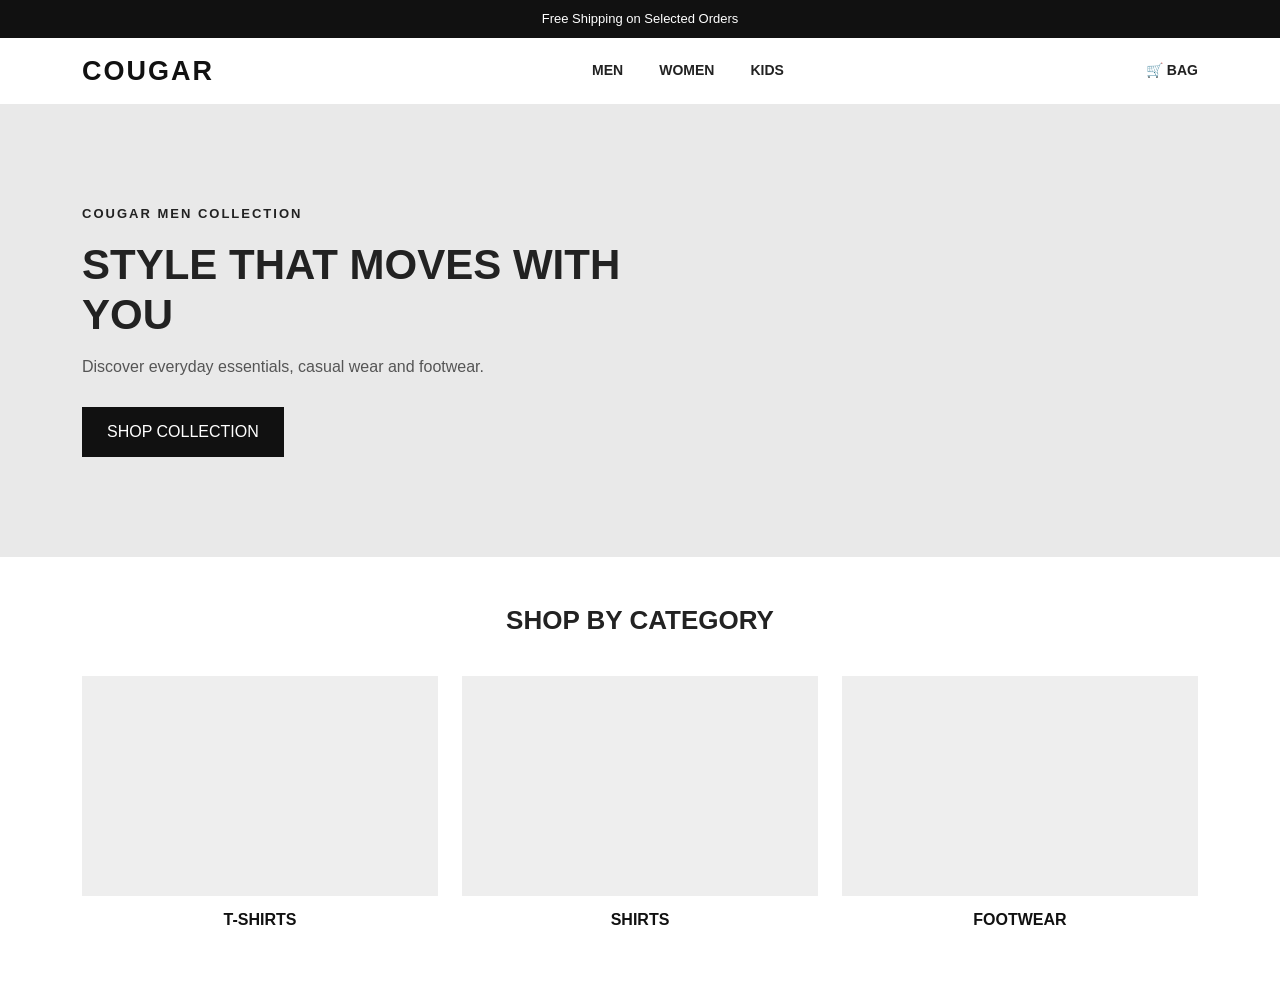
==== assignment-2/index.html @ 7bfb7da7 "Add homepage hero section and product categories" ====
<!DOCTYPE html>
<html lang="en">
<head>
    <meta charset="UTF-8">
    <meta name="viewport" content="width=device-width, initial-scale=1.0">

    <title>Cougar Men | Online Store</title>

    <!-- Bootstrap CSS -->
    <link
        href="https://cdn.jsdelivr.net/npm/bootstrap@5.3.3/dist/css/bootstrap.min.css"
        rel="stylesheet"
    >

    <!-- Custom CSS -->
    <link rel="stylesheet" href="style.css">
</head>
<body>

    <!-- Website content will be added here -->
     
<body>

    <!-- Announcement Bar -->
    <div class="announcement-bar text-center">
        Free Shipping on Selected Orders
    </div>

    <!-- Header -->
    <header>
        <nav class="navbar navbar-expand-lg bg-white">
            <div class="container">

                <!-- Website Logo / Name -->
                <a class="navbar-brand fw-bold" href="index.html">
                    COUGAR
                </a>

                <!-- Mobile Menu Button -->
                <button
                    class="navbar-toggler"
                    type="button"
                    data-bs-toggle="collapse"
                    data-bs-target="#mainNavbar"
                    aria-controls="mainNavbar"
                    aria-expanded="false"
                    aria-label="Toggle navigation">

                    <span class="navbar-toggler-icon"></span>
                </button>

                <!-- Navigation Links -->
                <div class="collapse navbar-collapse" id="mainNavbar">
                    <ul class="navbar-nav mx-auto">

                        <li class="nav-item">
                            <a class="nav-link" href="#men">MEN</a>
                        </li>

                        <li class="nav-item">
                            <a class="nav-link" href="#women">WOMEN</a>
                        </li>

                        <li class="nav-item">
                            <a class="nav-link" href="#kids">KIDS</a>
                        </li>

                    </ul>

                    <!-- Cart Icon -->
                    <a class="cart-link" href="#" aria-label="Shopping cart">
                        🛒 BAG
                    </a>

                </div>
            </div>
        </nav>
    </header>

    
<!-- Hero Section -->
<section class="hero-section">
    <div class="container">
        <div class="hero-content">
            <p class="hero-label">COUGAR MEN COLLECTION</p>

            <h1>STYLE THAT MOVES WITH YOU</h1>

            <p class="hero-description">
                Discover everyday essentials, casual wear and footwear.
            </p>

            <a href="#products" class="btn shop-btn">
                SHOP COLLECTION
            </a>
        </div>
    </div>
</section>

<!-- Product Categories -->
<section class="categories-section container py-5" id="products">
    <h2 class="section-heading text-center">SHOP BY CATEGORY</h2>

    <div class="row g-4 mt-3">

        <div class="col-6 col-md-4">
            <a href="#clothing" class="category-card">
                <div class="category-image category-tshirts"></div>
                <h3>T-SHIRTS</h3>
            </a>
        </div>

        <div class="col-6 col-md-4">
            <a href="#clothing" class="category-card">
                <div class="category-image category-shirts"></div>
                <h3>SHIRTS</h3>
            </a>
        </div>

        <div class="col-6 col-md-4">
            <a href="#footwear" class="category-card">
                <div class="category-image category-shoes"></div>
                <h3>FOOTWEAR</h3>
            </a>
        </div>

    </div>
</section>


    <!-- Main Content will be added here -->

</body>


</body>
</html>
---- assignment-2/style.css ----
/* General page styling */
body {
    margin: 0;
    font-family: Arial, sans-serif;
    color: #222;
}

/* Announcement bar */
.announcement-bar {
    background-color: #111;
    color: white;
    padding: 9px 10px;
    font-size: 13px;
}

/* Website name */
.navbar-brand {
    font-size: 27px;
    letter-spacing: 2px;
    color: #111;
}

/* Navigation links */
.navbar-nav .nav-link {
    color: #222;
    font-size: 14px;
    font-weight: 600;
    margin: 0 10px;
}

/* Hover effect */
.navbar-nav .nav-link:hover {
    color: #777;
}

/* Cart link */
.cart-link {
    text-decoration: none;
    color: #222;
    font-size: 14px;
    font-weight: 600;
}

/* Mobile adjustments */
@media (max-width: 767px) {
    .navbar-brand {
        font-size: 23px;
    }

    .navbar-nav .nav-link {
        margin: 4px 0;
    }

    .cart-link {
        display: inline-block;
        padding: 8px 0;
    }
}


/* Hero section */
.hero-section {
    background-color: #e9e9e9;
    padding: 100px 0;
    min-height: 360px;
    display: flex;
    align-items: center;
}

.hero-content {
    max-width: 600px;
}

.hero-label {
    font-size: 13px;
    font-weight: bold;
    letter-spacing: 2px;
}

.hero-content h1 {
    font-size: 42px;
    font-weight: 800;
    margin: 15px 0;
}

.hero-description {
    font-size: 16px;
    color: #555;
}

.shop-btn {
    background-color: #111;
    color: white;
    padding: 12px 24px;
    border-radius: 0;
    margin-top: 12px;
}

.shop-btn:hover {
    background-color: #444;
    color: white;
}

/* Category section */
.section-heading {
    font-size: 26px;
    font-weight: bold;
}

.category-card {
    display: block;
    color: #111;
    text-decoration: none;
    text-align: center;
}

.category-image {
    height: 220px;
    background-color: #eee;
    background-size: cover;
    background-position: center;
}

.category-tshirts {
    background-image: url("https://placehold.co/500x600?text=T-Shirts");
}

.category-shirts {
    background-image: url("https://placehold.co/500x600?text=Shirts");
}

.category-shoes {
    background-image: url("https://placehold.co/500x600?text=Footwear");
}

.category-card h3 {
    font-size: 16px;
    font-weight: bold;
    margin-top: 14px;
}

.category-card {
    transition: opacity 0.3s ease;
}

/* Responsive adjustments */
@media (max-width: 767px) {
    .hero-section {
        padding: 65px 0;
        min-height: 300px;
    }

    .hero-content h1 {
        font-size: 30px;
    }

    .hero-description {
        font-size: 14px;
    }

    .category-image {
        height: 170px;
    }

    .section-heading {
        font-size: 22px;
    }
}
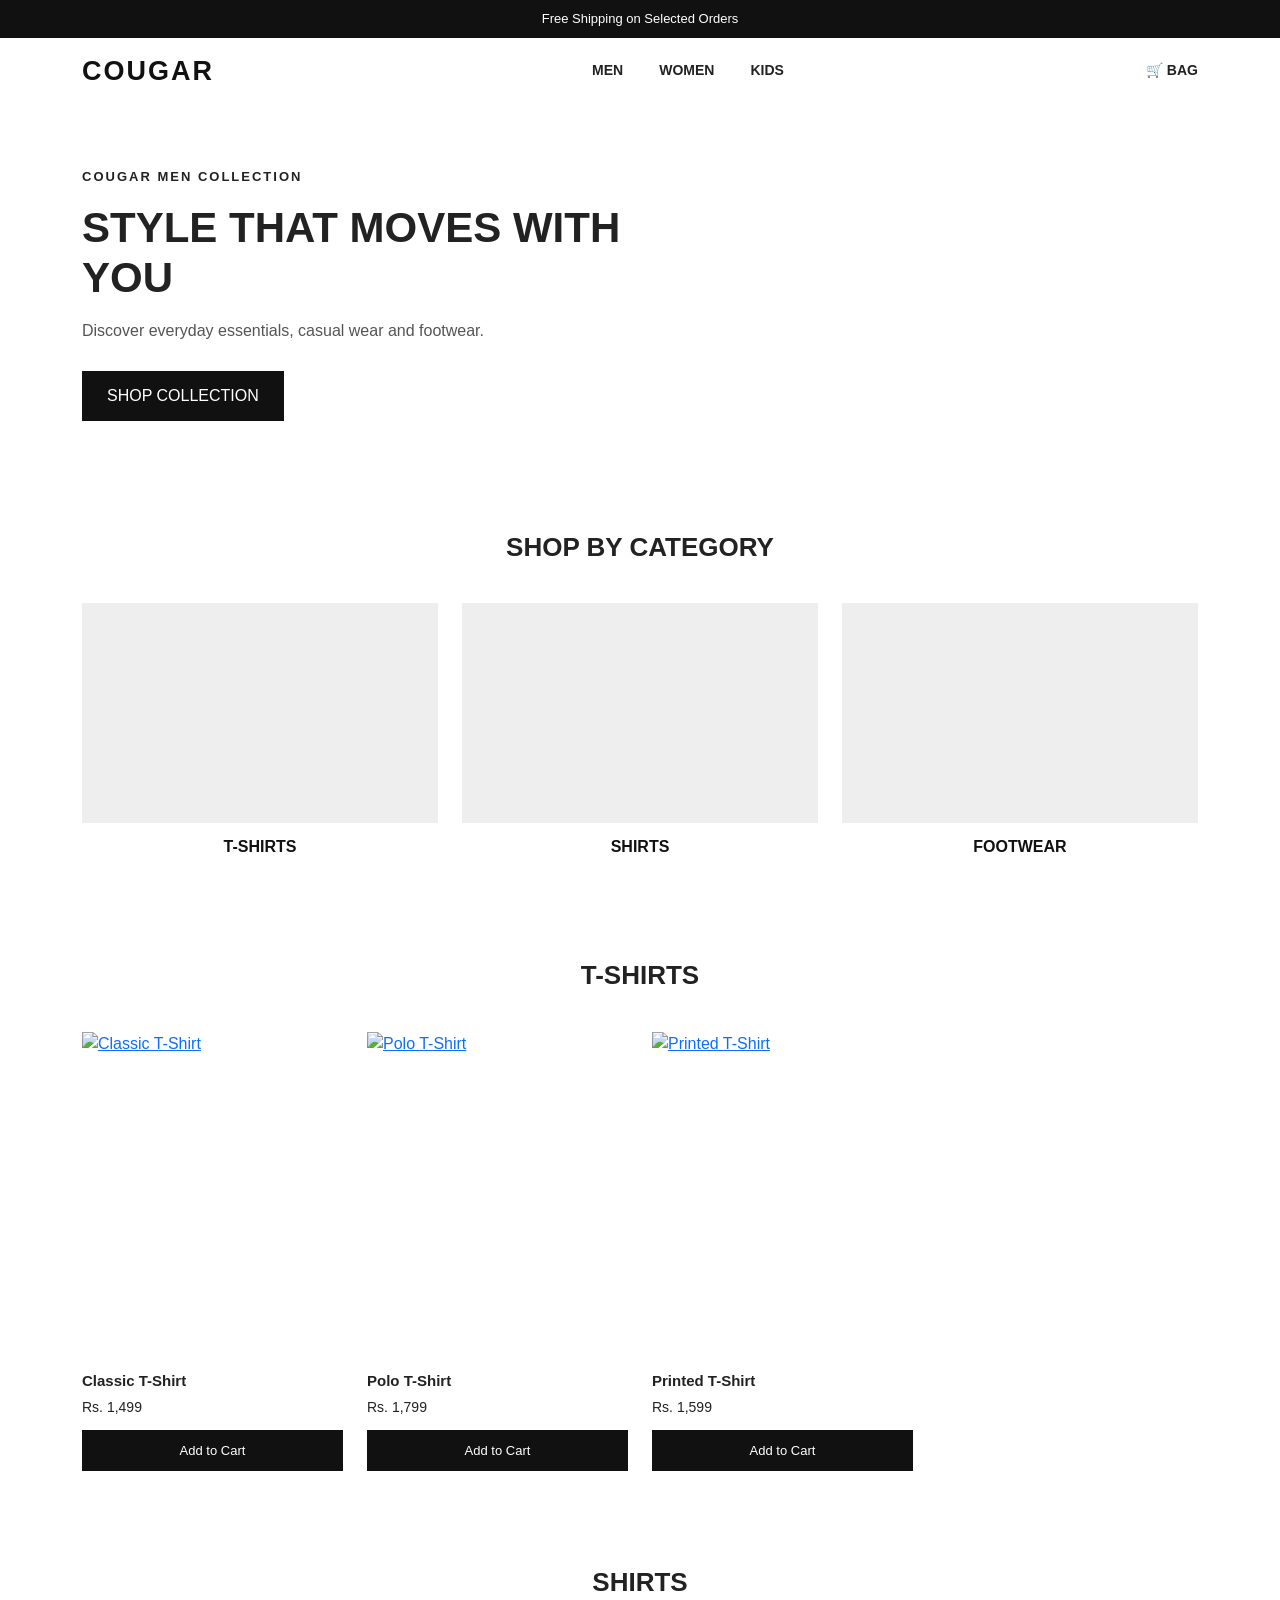
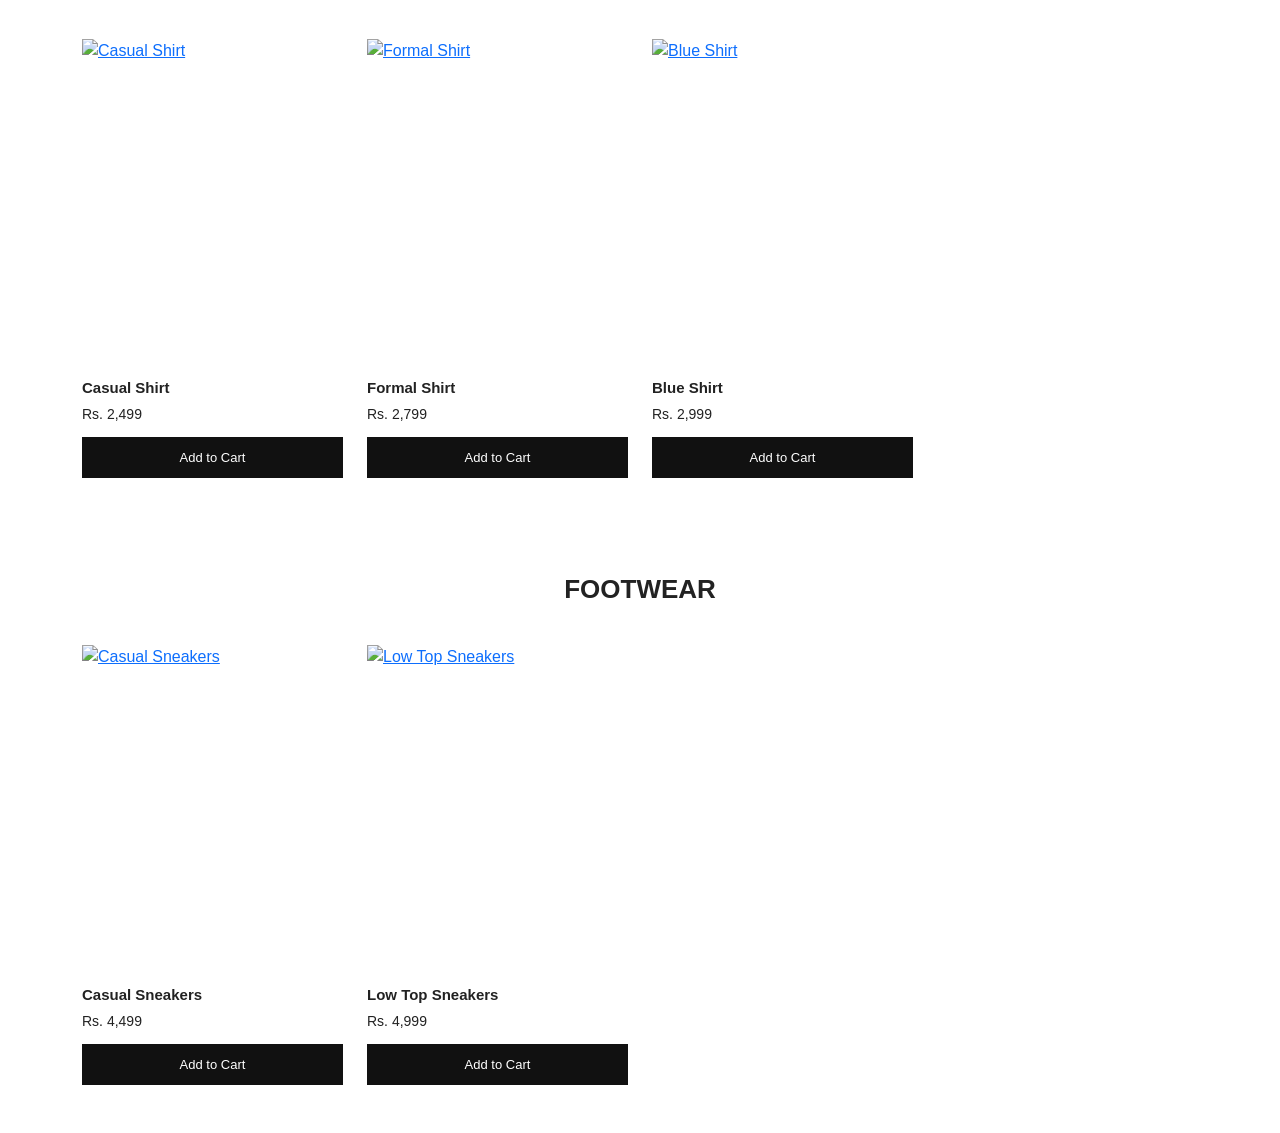
==== commit d3a47df3: "Organize products into category sections" ====
--- a/assignment-2/index.html
+++ b/assignment-2/index.html
@@ -19,8 +19,6 @@
 <body>
 
     <!-- Website content will be added here -->
-     
-<body>
 
     <!-- Announcement Bar -->
     <div class="announcement-bar text-center">
@@ -105,14 +103,15 @@
     <div class="row g-4 mt-3">
 
         <div class="col-6 col-md-4">
-            <a href="#clothing" class="category-card">
+            <!-- T-Shirts -->
+            <a href="#tshirts" class="category-card">
                 <div class="category-image category-tshirts"></div>
                 <h3>T-SHIRTS</h3>
             </a>
         </div>
 
         <div class="col-6 col-md-4">
-            <a href="#clothing" class="category-card">
+            <a href="#shirts" class="category-card">
                 <div class="category-image category-shirts"></div>
                 <h3>SHIRTS</h3>
             </a>
@@ -129,9 +128,130 @@
 </section>
 
 
-    <!-- Main Content will be added here -->
-
-</body>
+
+
+<!-- T-Shirts Section -->
+<section class="products-section container py-5" id="tshirts">
+    <h2 class="section-heading text-center">T-SHIRTS</h2>
+
+    <div class="row g-4 mt-3">
+
+        <div class="col-6 col-md-4 col-lg-3">
+            <article class="product-card">
+                <a href="product.html">
+                    <img src="Images/T-shirt.webp"
+                         class="product-image" alt="Classic T-Shirt">
+                </a>
+                <h3>Classic T-Shirt</h3>
+                <p>Rs. 1,499</p>
+                <button class="add-cart-btn">Add to Cart</button>
+            </article>
+        </div>
+
+        <div class="col-6 col-md-4 col-lg-3">
+            <article class="product-card">
+                <a href="product.html">
+                    <img src="Images/T-shirt1.webp"
+                         class="product-image" alt="Polo T-Shirt">
+                </a>
+                <h3>Polo T-Shirt</h3>
+                <p>Rs. 1,799</p>
+                <button class="add-cart-btn">Add to Cart</button>
+            </article>
+        </div>
+
+        <div class="col-6 col-md-4 col-lg-3">
+            <article class="product-card">
+                <a href="product.html">
+                    <img src="Images/T-shirt2.webp"
+                         class="product-image" alt="Printed T-Shirt">
+                </a>
+                <h3>Printed T-Shirt</h3>
+                <p>Rs. 1,599</p>
+                <button class="add-cart-btn">Add to Cart</button>
+            </article>
+        </div>
+
+    </div>
+</section>
+
+<!-- Shirts Section -->
+<section class="products-section container py-5" id="shirts">
+    <h2 class="section-heading text-center">SHIRTS</h2>
+
+    <div class="row g-4 mt-3">
+
+        <div class="col-6 col-md-4 col-lg-3">
+            <article class="product-card">
+                <a href="product.html">
+                    <img src="Images/Shirt2.webp"
+                         class="product-image" alt="Casual Shirt">
+                </a>
+                <h3>Casual Shirt</h3>
+                <p>Rs. 2,499</p>
+                <button class="add-cart-btn">Add to Cart</button>
+            </article>
+        </div>
+
+        <div class="col-6 col-md-4 col-lg-3">
+            <article class="product-card">
+                <a href="product.html">
+                    <img src="Images/Shirt1.webp"
+                         class="product-image" alt="Formal Shirt">
+                </a>
+                <h3>Formal Shirt</h3>
+                <p>Rs. 2,799</p>
+                <button class="add-cart-btn">Add to Cart</button>
+            </article>
+        </div>
+
+        <div class="col-6 col-md-4 col-lg-3">
+            <article class="product-card">
+                <a href="product.html">
+                    <img src="Images/Shirt.webp"
+                         class="product-image" alt="Blue Shirt">
+                </a>
+                <h3>Blue Shirt</h3>
+                <p>Rs. 2,999</p>
+                <button class="add-cart-btn">Add to Cart</button>
+            </article>
+        </div>
+
+    </div>
+</section>
+
+<!-- Footwear Section -->
+<section class="products-section container py-5" id="footwear">
+    <h2 class="section-heading text-center">FOOTWEAR</h2>
+
+    <div class="row g-4 mt-3">
+
+        <div class="col-6 col-md-4 col-lg-3">
+            <article class="product-card">
+                <a href="product.html">
+                    <img src="Images/Sneaker.webp"
+                         class="product-image" alt="Casual Sneakers">
+                </a>
+                <h3>Casual Sneakers</h3>
+                <p>Rs. 4,499</p>
+                <button class="add-cart-btn">Add to Cart</button>
+            </article>
+        </div>
+
+        <div class="col-6 col-md-4 col-lg-3">
+            <article class="product-card">
+                <a href="product.html">
+                    <img src="Images/Sneaker1.webp"
+                         class="product-image" alt="Low Top Sneakers">
+                </a>
+                <h3>Low Top Sneakers</h3>
+                <p>Rs. 4,999</p>
+                <button class="add-cart-btn">Add to Cart</button>
+            </article>
+        </div>
+
+    </div>
+</section>
 
 
 </body>
--- a/assignment-2/style.css
+++ b/assignment-2/style.css
@@ -60,13 +60,19 @@
 
 
 /* Hero section */
+
 .hero-section {
-    background-color: #e9e9e9;
-    padding: 100px 0;
-    min-height: 360px;
+    background-image: url("Images/Hero.png");
+    background-size: cover;
+    background-position: center;
+    background-repeat: no-repeat;
+    min-height: 380px;
+    padding: 50px 0;
+
     display: flex;
     align-items: center;
 }
+
 
 .hero-content {
     max-width: 600px;
@@ -115,23 +121,30 @@
     text-align: center;
 }
 
+
 .category-image {
     height: 220px;
     background-color: #eee;
-    background-size: cover;
+    background-size: 100%;
+    background-repeat: no-repeat;
     background-position: center;
+    transition: background-size 0.4s ease;
+}
+
+.category-card:hover .category-image {
+    background-size: 90%;
 }
 
 .category-tshirts {
-    background-image: url("https://placehold.co/500x600?text=T-Shirts");
+    background-image: url("Images/T-shirt(C).webp");
 }
 
 .category-shirts {
-    background-image: url("https://placehold.co/500x600?text=Shirts");
+    background-image: url("Images/Shirt(C).webp");
 }
 
 .category-shoes {
-    background-image: url("https://placehold.co/500x600?text=Footwear");
+    background-image: url("Images/Sneaker(C).webp");
 }
 
 .category-card h3 {
@@ -140,9 +153,7 @@
     margin-top: 14px;
 }
 
-.category-card {
-    transition: opacity 0.3s ease;
-}
+
 
 /* Responsive adjustments */
 @media (max-width: 767px) {
@@ -167,3 +178,71 @@
         font-size: 22px;
     }
 }
+
+
+/* Product listing section */
+.products-section {
+    padding-top: 40px;
+    padding-bottom: 60px;
+}
+
+/* Individual product card */
+.product-card {
+    height: 100%;
+    text-align: left;
+}
+
+/* Product image */
+.product-image {
+    display: block;
+    width: 100%;
+    aspect-ratio: 4 / 5;
+    object-fit: cover;
+    margin-bottom: 14px;
+    transition: opacity 0.3s ease;
+}
+
+.product-image:hover {
+    opacity: 0.8;
+}
+
+/* Product name */
+.product-card h3 {
+    font-size: 15px;
+    font-weight: 600;
+    margin-bottom: 7px;
+}
+
+/* Product price */
+.product-card p {
+    font-size: 14px;
+    margin-bottom: 12px;
+}
+
+/* Add to Cart button */
+.add-cart-btn {
+    width: 100%;
+    border: 1px solid #111;
+    border-radius: 0;
+    background-color: #111;
+    color: white;
+    padding: 10px 8px;
+    font-size: 13px;
+}
+
+.add-cart-btn:hover {
+    background-color: white;
+    color: #111;
+}
+
+/* Mobile adjustments */
+@media (max-width: 575px) {
+    .product-card h3 {
+        font-size: 13px;
+    }
+
+    .add-cart-btn {
+        font-size: 12px;
+        padding: 8px 4px;
+    }
+}
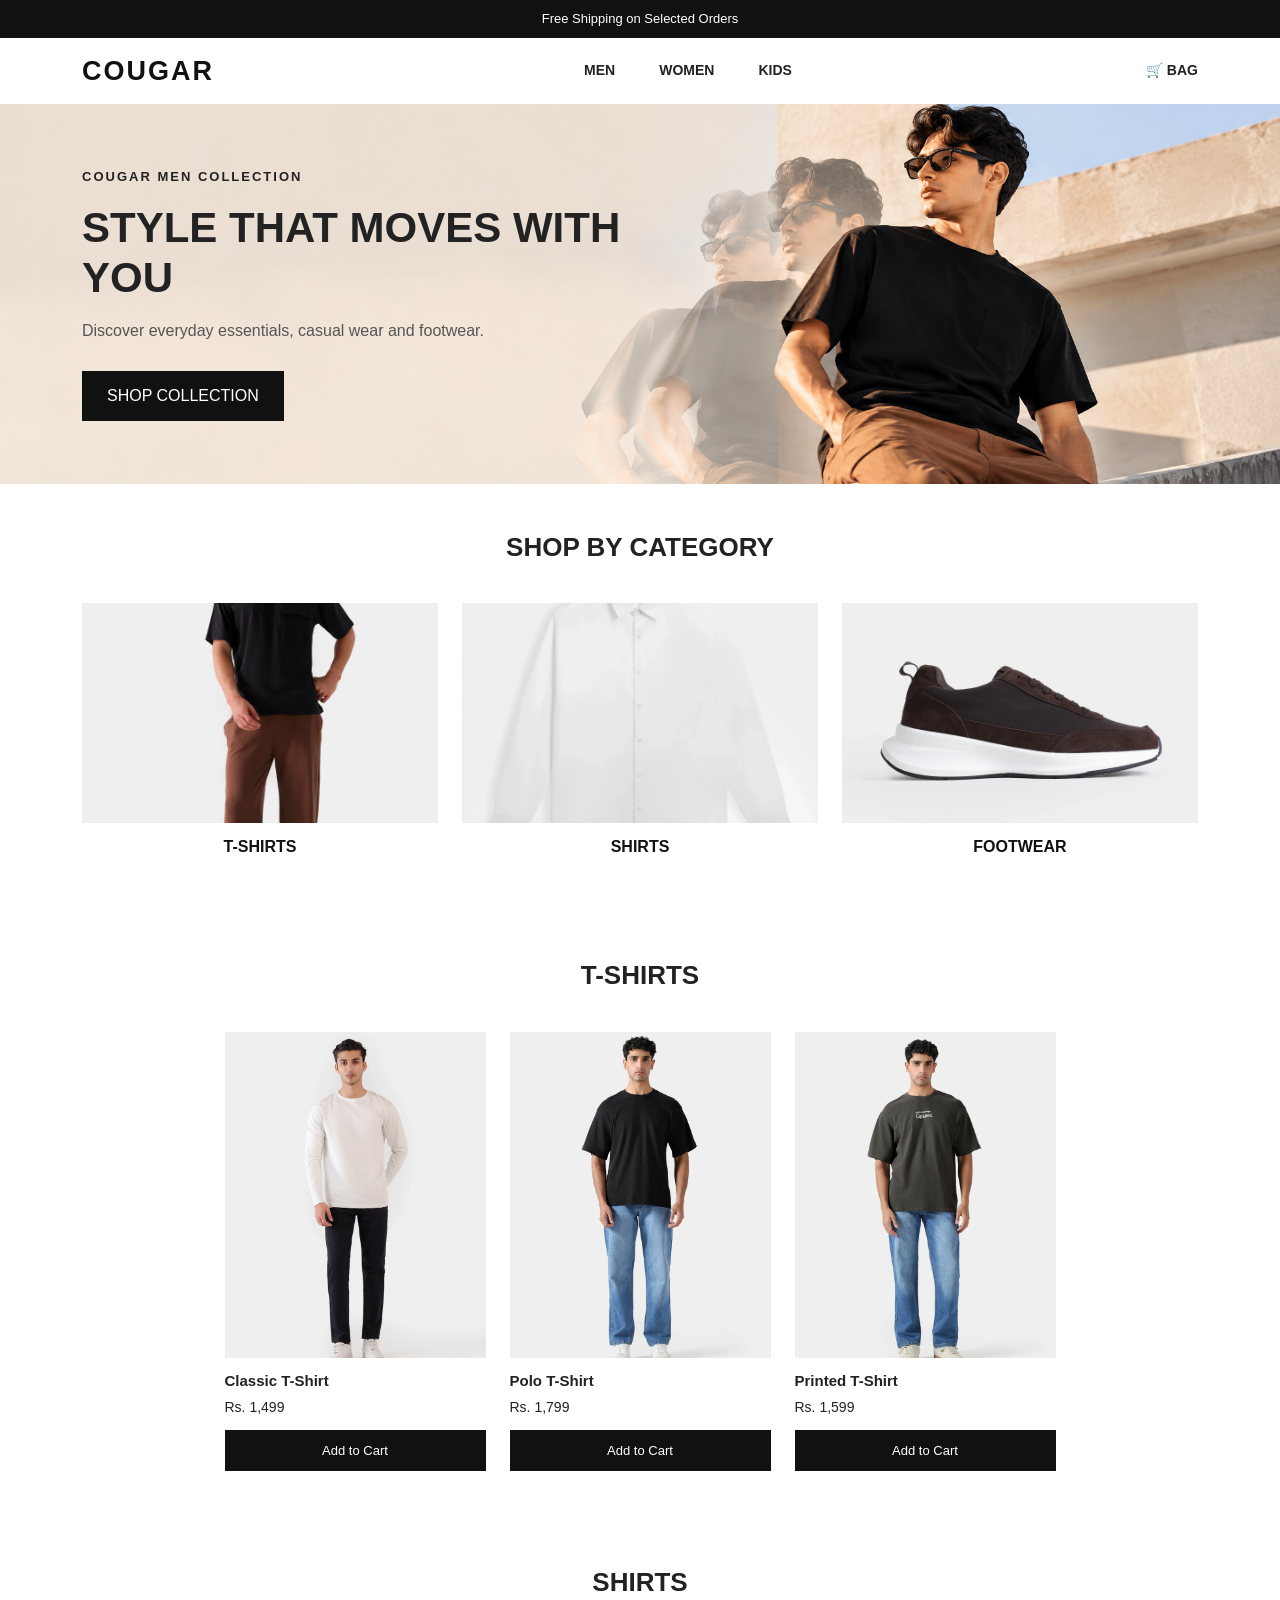
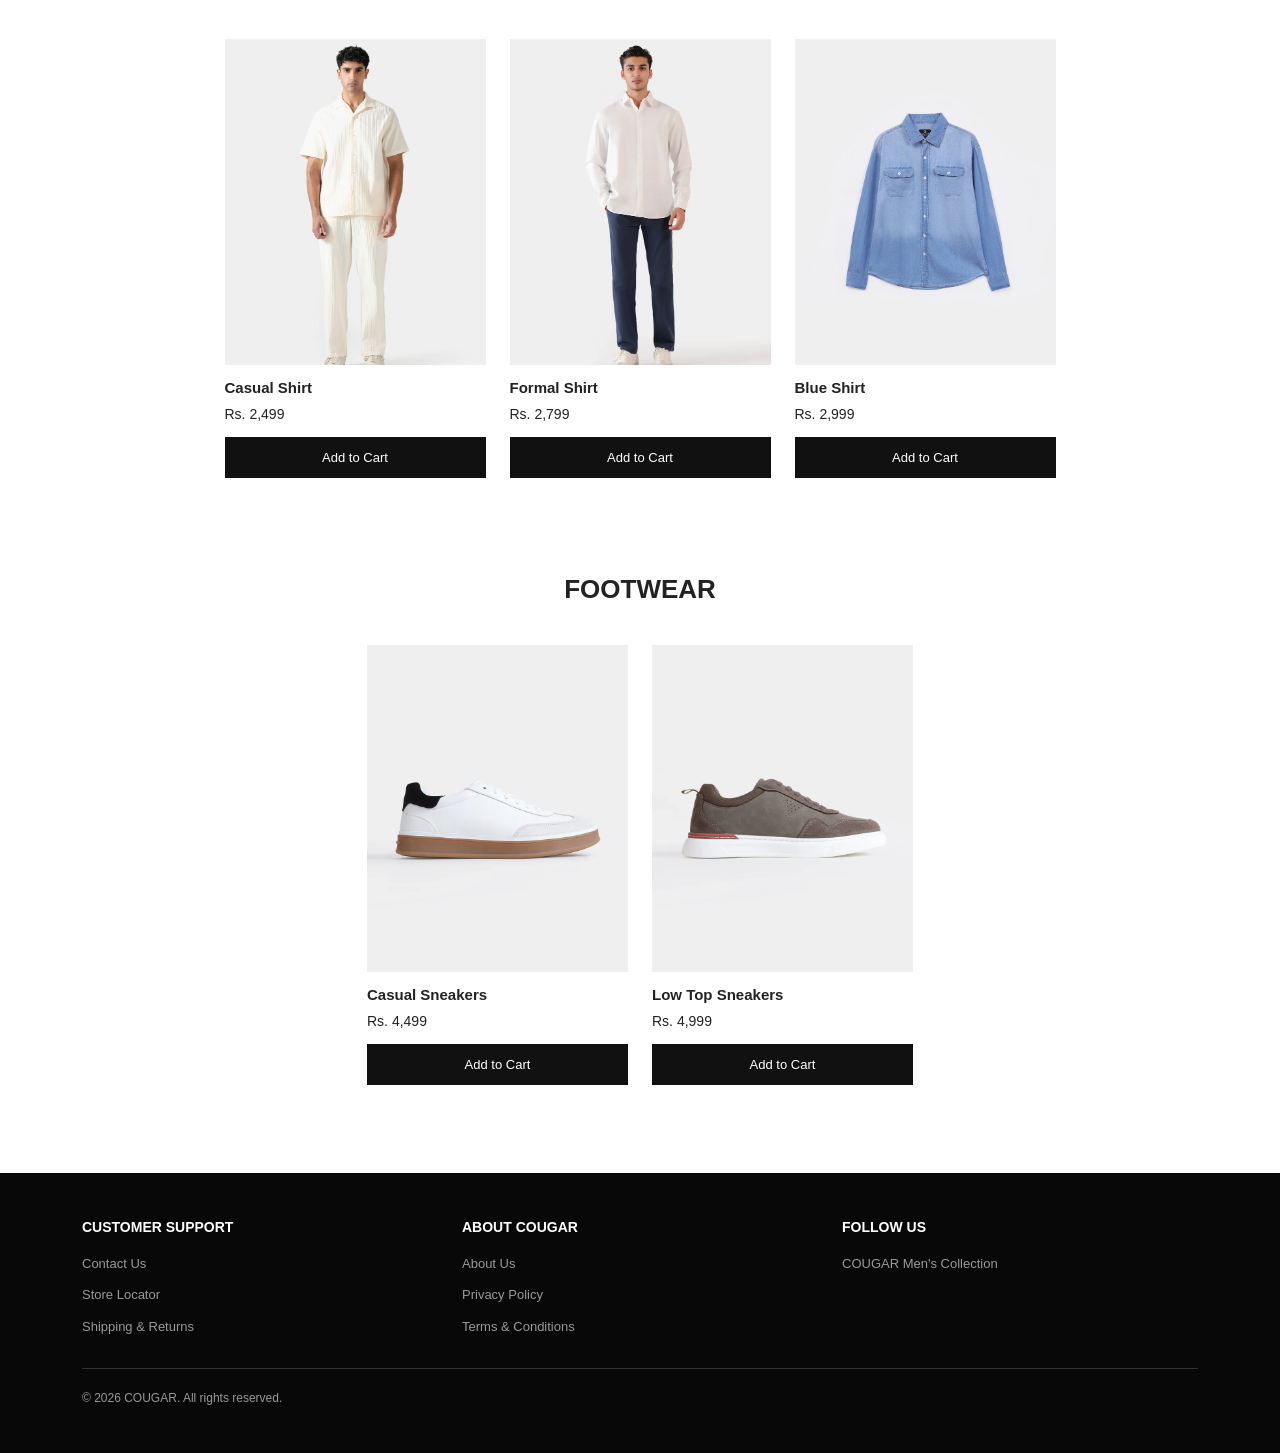
==== commit 77ac19a7: "Complete navbar, footer and product navigation" ====
--- a/assignment-2/index.html
+++ b/assignment-2/index.html
@@ -1,4 +1,3 @@
-
 <!DOCTYPE html>
 <html lang="en">
 <head>
@@ -17,64 +16,48 @@
     <link rel="stylesheet" href="style.css">
 </head>
 <body>
-
-    <!-- Website content will be added here -->
-
     <!-- Announcement Bar -->
     <div class="announcement-bar text-center">
         Free Shipping on Selected Orders
     </div>
-
-    <!-- Header -->
-    <header>
-        <nav class="navbar navbar-expand-lg bg-white">
-            <div class="container">
-
-                <!-- Website Logo / Name -->
-                <a class="navbar-brand fw-bold" href="index.html">
-                    COUGAR
+<!-- Header -->
+<header>
+    <nav class="navbar bg-white">
+        <div class="container">
+
+            <!-- Website Logo / Name -->
+            <a class="navbar-brand fw-bold" href="index.html">
+                COUGAR
+            </a>
+
+            <!-- Navigation Links -->
+            <div class="main-navbar">
+                <ul class="navbar-nav">
+
+                    <li class="nav-item">
+                        <a class="nav-link" href="#tshirts">MEN</a>
+
+                    </li>
+
+                    <li class="nav-item">
+                        <a class="nav-link" href="#">WOMEN</a>
+                    </li>
+
+                    <li class="nav-item">
+                        <a class="nav-link" href="#">KIDS</a>
+                    </li>
+
+                </ul>
+
+                <!-- Cart -->
+                <a class="cart-link" href="#" aria-label="Shopping cart">
+                    🛒 BAG
                 </a>
-
-                <!-- Mobile Menu Button -->
-                <button
-                    class="navbar-toggler"
-                    type="button"
-                    data-bs-toggle="collapse"
-                    data-bs-target="#mainNavbar"
-                    aria-controls="mainNavbar"
-                    aria-expanded="false"
-                    aria-label="Toggle navigation">
-
-                    <span class="navbar-toggler-icon"></span>
-                </button>
-
-                <!-- Navigation Links -->
-                <div class="collapse navbar-collapse" id="mainNavbar">
-                    <ul class="navbar-nav mx-auto">
-
-                        <li class="nav-item">
-                            <a class="nav-link" href="#men">MEN</a>
-                        </li>
-
-                        <li class="nav-item">
-                            <a class="nav-link" href="#women">WOMEN</a>
-                        </li>
-
-                        <li class="nav-item">
-                            <a class="nav-link" href="#kids">KIDS</a>
-                        </li>
-
-                    </ul>
-
-                    <!-- Cart Icon -->
-                    <a class="cart-link" href="#" aria-label="Shopping cart">
-                        🛒 BAG
-                    </a>
-
-                </div>
-            </div>
-        </nav>
-    </header>
+            </div>
+
+        </div>
+    </nav>
+</header>
 
     
 <!-- Hero Section -->
@@ -150,10 +133,7 @@
 
         <div class="col-6 col-md-4 col-lg-3">
             <article class="product-card">
-                <a href="product.html">
-                    <img src="Images/T-shirt1.webp"
-                         class="product-image" alt="Polo T-Shirt">
-                </a>
+                <img src="Images/T-shirt1.webp" class="product-image" alt="Polo T-Shirt">
                 <h3>Polo T-Shirt</h3>
                 <p>Rs. 1,799</p>
                 <button class="add-cart-btn">Add to Cart</button>
@@ -162,10 +142,7 @@
 
         <div class="col-6 col-md-4 col-lg-3">
             <article class="product-card">
-                <a href="product.html">
-                    <img src="Images/T-shirt2.webp"
-                         class="product-image" alt="Printed T-Shirt">
-                </a>
+                <img src="Images/T-shirt2.webp" class="product-image" alt="Printed T-Shirt">
                 <h3>Printed T-Shirt</h3>
                 <p>Rs. 1,599</p>
                 <button class="add-cart-btn">Add to Cart</button>
@@ -183,10 +160,7 @@
 
         <div class="col-6 col-md-4 col-lg-3">
             <article class="product-card">
-                <a href="product.html">
-                    <img src="Images/Shirt2.webp"
-                         class="product-image" alt="Casual Shirt">
-                </a>
+                <img src="Images/Shirt2.webp" class="product-image" alt="Casual Shirt">
                 <h3>Casual Shirt</h3>
                 <p>Rs. 2,499</p>
                 <button class="add-cart-btn">Add to Cart</button>
@@ -195,10 +169,7 @@
 
         <div class="col-6 col-md-4 col-lg-3">
             <article class="product-card">
-                <a href="product.html">
-                    <img src="Images/Shirt1.webp"
-                         class="product-image" alt="Formal Shirt">
-                </a>
+                <img src="Images/Shirt1.webp" class="product-image" alt="Formal Shirt">
                 <h3>Formal Shirt</h3>
                 <p>Rs. 2,799</p>
                 <button class="add-cart-btn">Add to Cart</button>
@@ -207,10 +178,7 @@
 
         <div class="col-6 col-md-4 col-lg-3">
             <article class="product-card">
-                <a href="product.html">
-                    <img src="Images/Shirt.webp"
-                         class="product-image" alt="Blue Shirt">
-                </a>
+                <img src="Images/Shirt.webp" class="product-image" alt="Blue Shirt">
                 <h3>Blue Shirt</h3>
                 <p>Rs. 2,999</p>
                 <button class="add-cart-btn">Add to Cart</button>
@@ -228,10 +196,7 @@
 
         <div class="col-6 col-md-4 col-lg-3">
             <article class="product-card">
-                <a href="product.html">
-                    <img src="Images/Sneaker.webp"
-                         class="product-image" alt="Casual Sneakers">
-                </a>
+            <img src="Images/Sneaker.webp" class="product-image" alt="Casual Sneakers">
                 <h3>Casual Sneakers</h3>
                 <p>Rs. 4,499</p>
                 <button class="add-cart-btn">Add to Cart</button>
@@ -240,10 +205,7 @@
 
         <div class="col-6 col-md-4 col-lg-3">
             <article class="product-card">
-                <a href="product.html">
-                    <img src="Images/Sneaker1.webp"
-                         class="product-image" alt="Low Top Sneakers">
-                </a>
+                <img src="Images/Sneaker1.webp" class="product-image" alt="Low Top Sneakers">
                 <h3>Low Top Sneakers</h3>
                 <p>Rs. 4,999</p>
                 <button class="add-cart-btn">Add to Cart</button>
@@ -253,6 +215,41 @@
     </div>
 </section>
 
+<!-- Footer -->
+<footer class="site-footer">
+    <div class="container py-4">
+        <div class="row g-4">
+
+            <!-- Customer Support -->
+            <div class="col-6 col-md-4">
+                <h3 class="footer-heading">CUSTOMER SUPPORT</h3>
+                <a href="#" class="footer-link">Contact Us</a>
+                <a href="#" class="footer-link">Store Locator</a>
+                <a href="#" class="footer-link">Shipping & Returns</a>
+            </div>
+
+            <!-- About Cougar -->
+            <div class="col-6 col-md-4">
+                <h3 class="footer-heading">ABOUT COUGAR</h3>
+                <a href="#" class="footer-link">About Us</a>
+                <a href="#" class="footer-link">Privacy Policy</a>
+                <a href="#" class="footer-link">Terms & Conditions</a>
+            </div>
+
+            <!-- Copyright -->
+            <div class="col-12 col-md-4">
+                <h3 class="footer-heading">FOLLOW US</h3>
+                <p class="footer-text">COUGAR Men's Collection</p>
+            </div>
+
+        </div>
+
+        <div class="footer-bottom">
+            <p>&copy; 2026 COUGAR. All rights reserved.</p>
+        </div>
+    </div>
+</footer>
+
 
 </body>
 </html>
--- a/assignment-2/style.css
+++ b/assignment-2/style.css
@@ -32,6 +32,60 @@
 /* Hover effect */
 .navbar-nav .nav-link:hover {
     color: #777;
+}
+
+/* Navbar layout without JavaScript */
+.navbar .container {
+    display: flex;
+    align-items: center;
+    justify-content: space-between;
+}
+
+.main-navbar {
+    display: flex;
+    align-items: center;
+    flex: 1;
+}
+
+.main-navbar .navbar-nav {
+    display: flex;
+    flex-direction: row;
+    gap: 24px;
+    margin: 0 auto;
+}
+
+.main-navbar .nav-link {
+    color: #222;
+    font-size: 14px;
+    font-weight: 600;
+}
+
+.cart-link {
+    white-space: nowrap;
+}
+
+/* Mobile navbar */
+@media (max-width: 767px) {
+    .navbar .container {
+        flex-wrap: wrap;
+        row-gap: 12px;
+    }
+
+    .main-navbar {
+        flex-basis: 100%;
+        flex-wrap: wrap;
+        justify-content: space-between;
+        gap: 10px;
+    }
+
+    .main-navbar .navbar-nav {
+        flex-wrap: wrap;
+        gap: 12px;
+    }
+
+    .main-navbar .nav-link {
+        padding: 6px 0;
+    }
 }
 
 /* Cart link */
@@ -246,3 +300,141 @@
         padding: 8px 4px;
     }
 }
+
+/* Center product cards under each heading */
+.products-section .row {
+    justify-content: center;
+}
+
+
+/* Product detail page */
+.detail-product-image {
+    display: block;
+    width: 100%;
+    max-height: 600px;
+    object-fit: contain;
+    background-color: #f5f5f5;
+}
+
+.product-category-label {
+    font-size: 12px;
+    letter-spacing: 1.5px;
+    color: #666;
+    margin-bottom: 14px;
+}
+
+.detail-product-title {
+    font-size: 32px;
+    font-weight: 700;
+    margin-bottom: 12px;
+}
+
+.detail-product-price {
+    font-size: 21px;
+    font-weight: 600;
+    margin-bottom: 20px;
+}
+
+.detail-product-description {
+    line-height: 1.8;
+    color: #555;
+    margin-bottom: 24px;
+}
+
+.quantity-label {
+    display: block;
+    font-size: 14px;
+    font-weight: 600;
+    margin-bottom: 8px;
+}
+
+.quantity-select {
+    display: block;
+    width: 100%;
+    max-width: 120px;
+    padding: 10px;
+    border: 1px solid #aaa;
+    background-color: white;
+    margin-bottom: 20px;
+}
+
+.detail-cart-btn {
+    display: block;
+    max-width: 400px;
+    padding: 14px;
+    margin-bottom: 18px;
+}
+
+.back-to-shop {
+    display: inline-block;
+    color: #222;
+    text-decoration: none;
+    font-size: 14px;
+}
+
+.back-to-shop:hover {
+    text-decoration: underline;
+}
+
+.site-footer {
+    padding: 22px 12px;
+    background-color: #111;
+    color: white;
+    font-size: 13px;
+}
+
+.site-footer p {
+    margin: 0;
+}
+
+@media (max-width: 767px) {
+    .detail-product-title {
+        font-size: 26px;
+    }
+
+    .product-detail-section {
+        padding-top: 25px !important;
+    }
+}
+
+/* Homepage footer */
+.site-footer {
+    background-color: #080808;
+    color: white;
+    margin-top: 40px;
+}
+
+.footer-heading {
+    font-size: 14px;
+    font-weight: 600;
+    margin-bottom: 18px;
+}
+
+.footer-link {
+    display: block;
+    color: #999;
+    text-decoration: none;
+    font-size: 13px;
+    margin-bottom: 12px;
+}
+
+.footer-link:hover {
+    color: white;
+}
+
+.footer-text {
+    color: #999;
+    font-size: 13px;
+}
+
+.footer-bottom {
+    border-top: 1px solid #333;
+    margin-top: 20px;
+    padding-top: 20px;
+    color: #999;
+    font-size: 12px;
+}
+
+.footer-bottom p {
+    margin-bottom: 0;
+}
